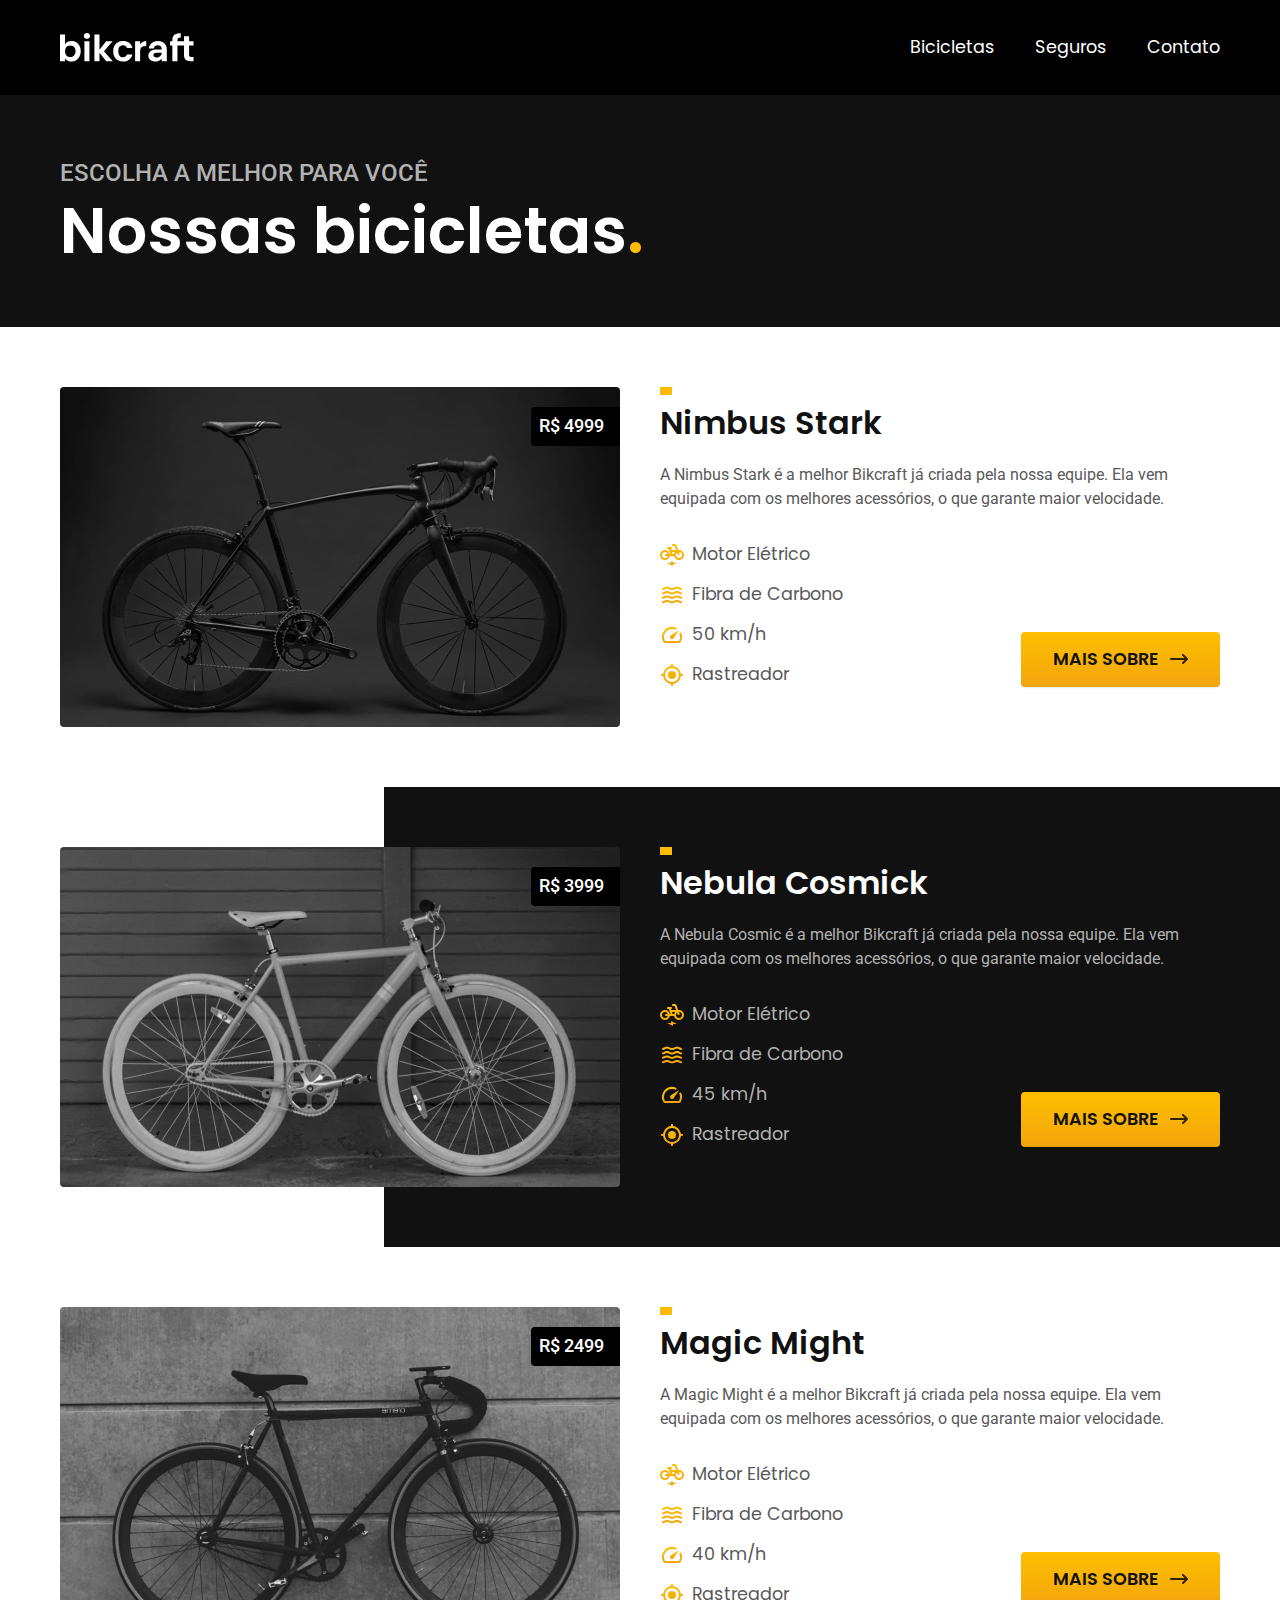
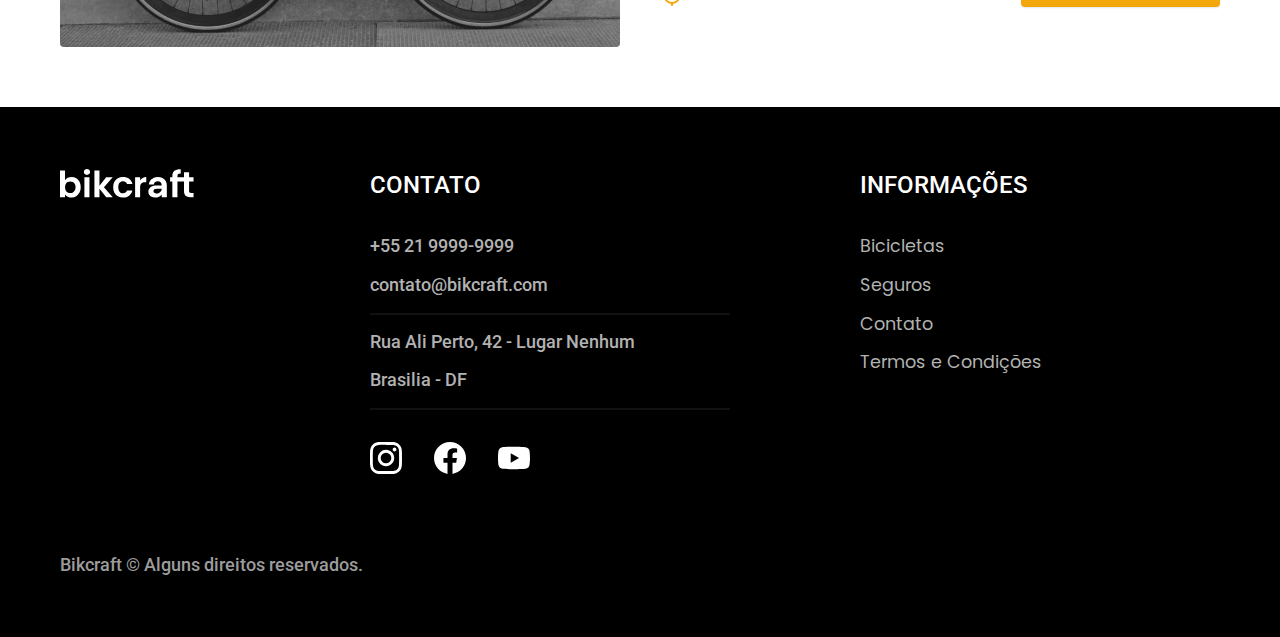
==== bicicletas.html @ b1e2cc0a "Criado pagina bicicletas." ====
<!DOCTYPE html>
<html lang="en">

<head>
  <meta charset="UTF-8">
  <meta name="viewport" content="width=device-width, initial-scale=1.0">

  <title>Bicicletas | Bikcraft</title>
  <meta name="description" content="Bicicletas da marca Bikcraft.">

  <!-- Favicon -->
  <link rel="shortcut icon" href="./favicon.svg" type="image/x-icon">

  <!-- CSS -->
  <link rel="stylesheet" href="./css/style.css">

  <!-- Fonts -->
  <link rel="preconnect" href="https://fonts.googleapis.com">
  <link rel="preconnect" href="https://fonts.gstatic.com" crossorigin>
  <link href="https://fonts.googleapis.com/css2?family=Merriweather:ital,wght@1,900&family=Poppins:wght@400;600&family=Roboto:wght@400;500&display=swap" rel="stylesheet">
</head>

<body id="bicicletas">
  <header class="header-bg">
    <div class="header container">
      <a href="./"><img src="./img/bikcraft.svg" alt="Bikcraft"></a>

      <nav aria-label="primaria">
        <ul class="header-menu cor-0">
          <li><a class="font-1-m" href="./bicicletas.html">Bicicletas</a></li>
          <li><a class="font-1-m" href="/">Seguros</a></li>
          <li><a class="font-1-m" href="/">Contato</a></li>
        </ul>
      </nav>

    </div>
  </header>
  <main>
    <div class="titulo-bg">
      <div class="titulo container">
        <p class="font-2-l-b cor-5">Escolha a melhor para você</p>
        <h1 class="font-1-xxl cor-0">Nossas bicicletas<span class="cor-p1">.</span></h1>
      </div>
    </div>

    <div class="bicicleta container">
      <div class="bicicleta-imagem">
        <img src="./img/bicicletas/nimbus.jpg" alt="Bicicleta preta">
        <span class="font-2-m cor-0">R$ 4999</span>
      </div>
      <div class="bicicleta-conteudo">
        <h2 class="font-1-xl">Nimbus Stark</h2>
        <p class="font-2-s cor-8">A Nimbus Stark é a melhor Bikcraft já criada pela nossa equipe. Ela vem equipada com os melhores acessórios, o que garante maior velocidade.</p>
        <ul class="font-1-m cor-8">
          <li>
            <img src="./img/icones/eletrica.svg" alt="">
            Motor Elétrico
          </li>
          <li>
            <img src="./img/icones/carbono.svg" alt="">
            Fibra de Carbono
          </li>
          <li>
            <img src="./img/icones/velocidade.svg" alt="">
            50 km/h
          </li>
          <li>
            <img src="./img/icones/rastreador.svg" alt="">
            Rastreador
          </li>
        </ul>
        <a class="botao seta" href="./bicicletas/nimbus.html">Mais sobre</a>
      </div>

    </div>

    <div class="bicicleta-bg">
      <div class="bicicleta container">
        <div class="bicicleta-imagem">
          <img src="./img/bicicletas/nebula.jpg" alt="Bicicleta branca">
          <span class="font-2-m cor-0">R$ 3999</span>
        </div>
        <div class="bicicleta-conteudo">
          <h2 class="font-1-xl cor-0">Nebula Cosmick</h2>
          <p class="font-2-s cor-5">A Nebula Cosmic é a melhor Bikcraft já criada pela nossa equipe. Ela vem equipada com os melhores acessórios, o que garante maior velocidade.</p>
          <ul class="font-1-m cor-5">
            <li>
              <img src="./img/icones/eletrica.svg" alt="">
              Motor Elétrico
            </li>
            <li>
              <img src="./img/icones/carbono.svg" alt="">
              Fibra de Carbono
            </li>
            <li>
              <img src="./img/icones/velocidade.svg" alt="">
              45 km/h
            </li>
            <li>
              <img src="./img/icones/rastreador.svg" alt="">
              Rastreador
            </li>
          </ul>
          <a class="botao seta" href="./bicicletas/nebula.html">Mais sobre</a>
        </div>

      </div>
    </div>


    <div class="bicicleta container">
      <div class="bicicleta-imagem">
        <img src="./img/bicicletas/magic.jpg" alt="Bicicleta preta com detalhe branco">
        <span class="font-2-m cor-0">R$ 2499</span>
      </div>
      <div class="bicicleta-conteudo">
        <h2 class="font-1-xl ">Magic Might</h2>
        <p class="font-2-s cor-8">A Magic Might é a melhor Bikcraft já criada pela nossa equipe. Ela vem equipada com os melhores acessórios, o que garante maior velocidade.</p>
        <ul class="font-1-m cor-8">
          <li>
            <img src="./img/icones/eletrica.svg" alt="">
            Motor Elétrico
          </li>
          <li>
            <img src="./img/icones/carbono.svg" alt="">
            Fibra de Carbono
          </li>
          <li>
            <img src="./img/icones/velocidade.svg" alt="">
            40 km/h
          </li>
          <li>
            <img src="./img/icones/rastreador.svg" alt="">
            Rastreador
          </li>
        </ul>
        <a class="botao seta" href="./bicicletas/magic.html">Mais sobre</a>
      </div>

    </div>

  </main>


  <footer class="footer-bg">
    <div class="footer container">
      <img src="./img/bikcraft.svg" alt="Bikcraft">
      <div class="footer-contato">
        <h2 class="font-2-l-b cor-0">Contato</h2>
        <ul class="font-2-m cor-5">
          <li><a href="tel:+552199999999">+55 21 9999-9999</a></li>
          <li><a href="mailto:contato@bikcraft.com">contato@bikcraft.com</a></li>
          <li>Rua Ali Perto, 42 - Lugar Nenhum</li>
          <li>Brasilia - DF</li>
        </ul>
        <div class="footer-redes">
          <a href="/">
            <img src="./img/redes/instagram.svg" alt="Instagram">
          </a>
          <a href="/">
            <img src="./img/redes/facebook.svg" alt="Facebook">
          </a>
          <a href="/">
            <img src="./img/redes/youtube.svg" alt="Youtube">
          </a>
        </div>
      </div>

      <div class="footer-informacao">
        <h2 class="font-2-l-b cor-0">Informações</h2>
        <ul class="font-1-m cor-5">
          <li><a href="./bicicletas.html">Bicicletas</a></li>
          <li><a href="/">Seguros</a></li>
          <li><a href="/">Contato</a></li>
          <li><a href="./termos.html">Termos e Condições</a></li>
        </ul>
      </div>
      <p class="footer-copy font-2-m cor-6">Bikcraft © Alguns direitos reservados.</p>
    </div>
  </footer>
</body>

</html>
---- css/style.css ----
@import "./global/global.css";

/* Ultilitades */
@import "./ultilidades/cores.css";
@import "./ultilidades/tipografia.css";
@import "./ultilidades/componentes.css";

@import "./global/header.css";
@import "./global/footer.css";

/* Home */

@import "./home/introducao.css";
@import "./home/tecnologia.css";
@import "./home/parceiros.css";
@import "./home/depoimento.css";

/* Seguros */
@import "./seguros/seguros.css";

/* Bicicletas */

@import "./bicicletas/bicicletas-lista.css";
@import "./bicicletas/bicicletas.css";

/* Termos */
@import "./termos/termos.css";
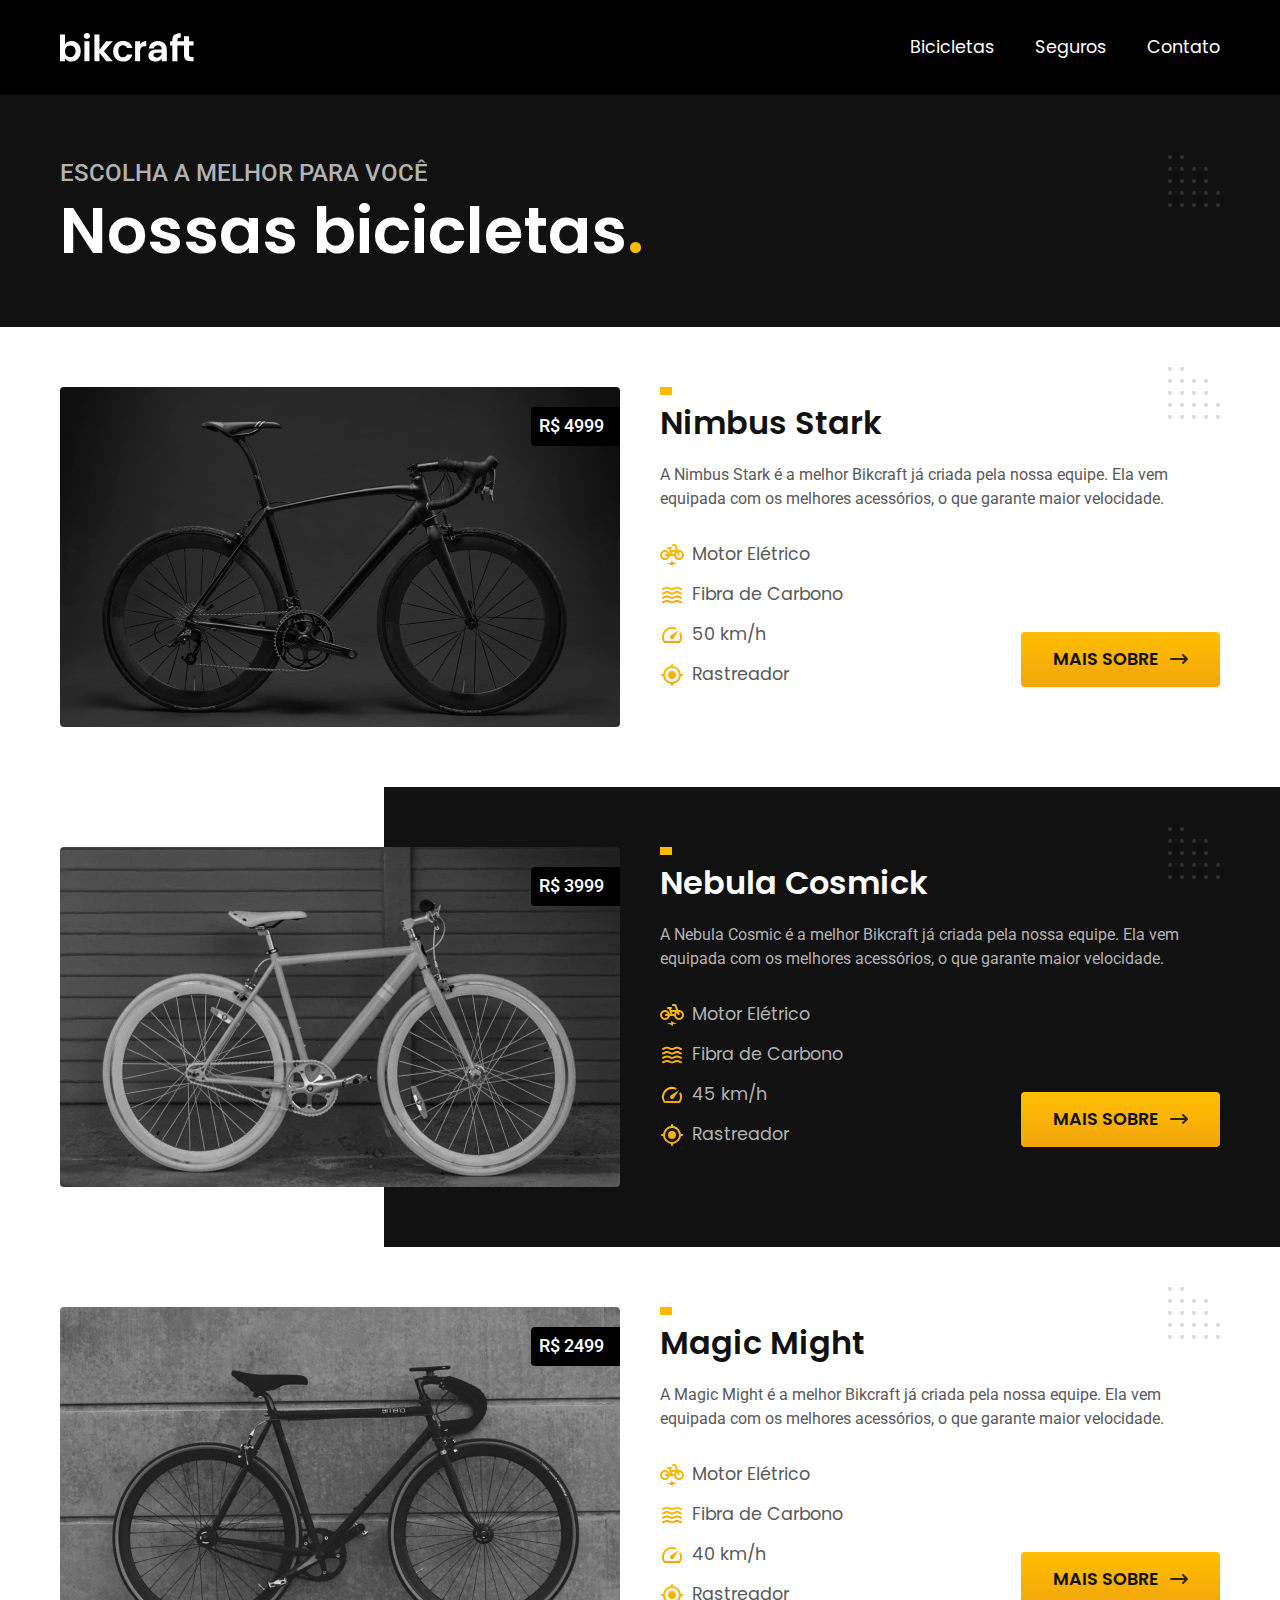
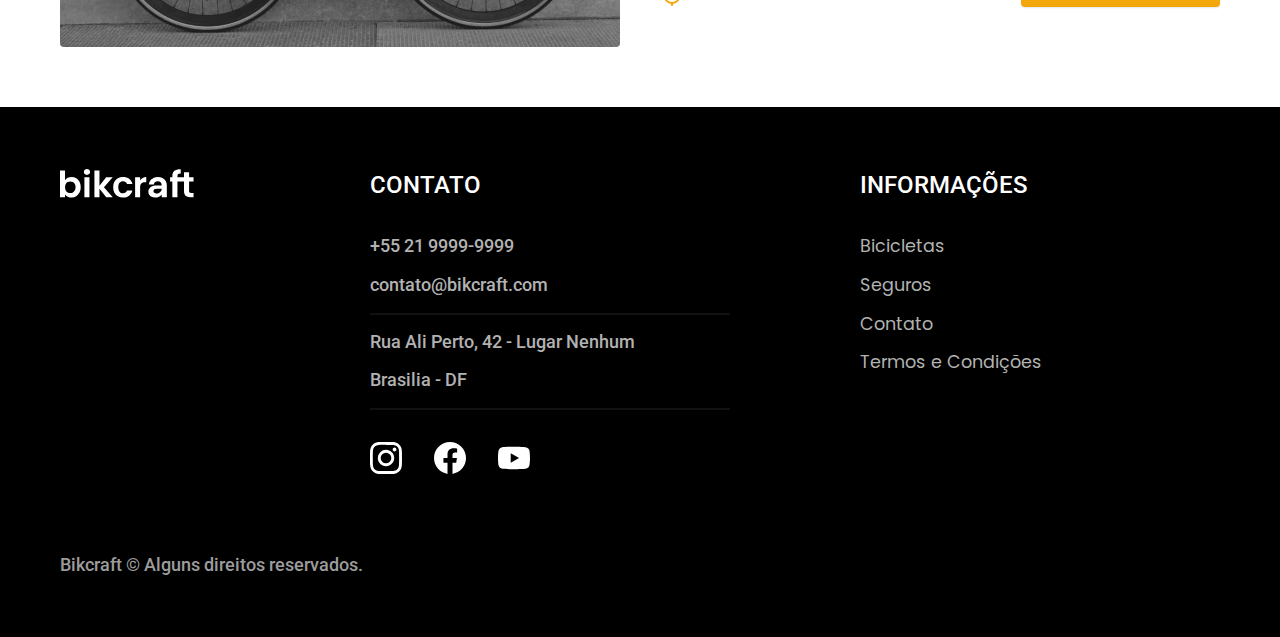
==== commit 398ed091: "Atualizado navegação e Otimizado imagens." ====
--- a/bicicletas.html
+++ b/bicicletas.html
@@ -12,6 +12,7 @@
   <link rel="shortcut icon" href="./favicon.svg" type="image/x-icon">
 
   <!-- CSS -->
+  <link rel="preload" href="./css/style.css" as="style">
   <link rel="stylesheet" href="./css/style.css">
 
   <!-- Fonts -->
@@ -23,13 +24,13 @@
 <body id="bicicletas">
   <header class="header-bg">
     <div class="header container">
-      <a href="./"><img src="./img/bikcraft.svg" alt="Bikcraft"></a>
+      <a href="./index.html"><img src="./img/bikcraft.svg" width="136" height="32" alt="Bikcraft"></a>
 
       <nav aria-label="primaria">
         <ul class="header-menu cor-0">
           <li><a class="font-1-m" href="./bicicletas.html">Bicicletas</a></li>
-          <li><a class="font-1-m" href="/">Seguros</a></li>
-          <li><a class="font-1-m" href="/">Contato</a></li>
+          <li><a class="font-1-m" href="./seguros.html">Seguros</a></li>
+          <li><a class="font-1-m" href="./contato.html">Contato</a></li>
         </ul>
       </nav>
 
@@ -43,29 +44,29 @@
       </div>
     </div>
 
-    <div class="bicicleta container">
-      <div class="bicicleta-imagem">
-        <img src="./img/bicicletas/nimbus.jpg" alt="Bicicleta preta">
+    <div class="bicicletas container">
+      <div class="bicicletas-imagem">
+        <img src="./img/bicicletas/nimbus.jpg" width="1120" height="680" alt="Bicicleta preta">
         <span class="font-2-m cor-0">R$ 4999</span>
       </div>
-      <div class="bicicleta-conteudo">
+      <div class="bicicletas-conteudo">
         <h2 class="font-1-xl">Nimbus Stark</h2>
         <p class="font-2-s cor-8">A Nimbus Stark é a melhor Bikcraft já criada pela nossa equipe. Ela vem equipada com os melhores acessórios, o que garante maior velocidade.</p>
         <ul class="font-1-m cor-8">
           <li>
-            <img src="./img/icones/eletrica.svg" alt="">
+            <img src="./img/icones/eletrica.svg" width="32" height="32" alt="">
             Motor Elétrico
           </li>
           <li>
-            <img src="./img/icones/carbono.svg" alt="">
+            <img src="./img/icones/carbono.svg" width="32" height="32" alt="">
             Fibra de Carbono
           </li>
           <li>
-            <img src="./img/icones/velocidade.svg" alt="">
+            <img src="./img/icones/velocidade.svg" width="32" height="32" alt="">
             50 km/h
           </li>
           <li>
-            <img src="./img/icones/rastreador.svg" alt="">
+            <img src="./img/icones/rastreador.svg" width="32" height="32" alt="">
             Rastreador
           </li>
         </ul>
@@ -74,30 +75,30 @@
 
     </div>
 
-    <div class="bicicleta-bg">
-      <div class="bicicleta container">
-        <div class="bicicleta-imagem">
-          <img src="./img/bicicletas/nebula.jpg" alt="Bicicleta branca">
+    <div class="bicicletas-bg">
+      <div class="bicicletas container">
+        <div class="bicicletas-imagem">
+          <img src="./img/bicicletas/nebula.jpg" width="1120" height="680" alt="Bicicleta branca">
           <span class="font-2-m cor-0">R$ 3999</span>
         </div>
-        <div class="bicicleta-conteudo">
+        <div class="bicicletas-conteudo">
           <h2 class="font-1-xl cor-0">Nebula Cosmick</h2>
           <p class="font-2-s cor-5">A Nebula Cosmic é a melhor Bikcraft já criada pela nossa equipe. Ela vem equipada com os melhores acessórios, o que garante maior velocidade.</p>
           <ul class="font-1-m cor-5">
             <li>
-              <img src="./img/icones/eletrica.svg" alt="">
+              <img src="./img/icones/eletrica.svg" width="32" height="32" alt="">
               Motor Elétrico
             </li>
             <li>
-              <img src="./img/icones/carbono.svg" alt="">
+              <img src="./img/icones/carbono.svg" width="32" height="32" alt="">
               Fibra de Carbono
             </li>
             <li>
-              <img src="./img/icones/velocidade.svg" alt="">
+              <img src="./img/icones/velocidade.svg" width="32" height="32" alt="">
               45 km/h
             </li>
             <li>
-              <img src="./img/icones/rastreador.svg" alt="">
+              <img src="./img/icones/rastreador.svg" width="32" height="32" alt="">
               Rastreador
             </li>
           </ul>
@@ -108,29 +109,29 @@
     </div>
 
 
-    <div class="bicicleta container">
-      <div class="bicicleta-imagem">
-        <img src="./img/bicicletas/magic.jpg" alt="Bicicleta preta com detalhe branco">
+    <div class="bicicletas container">
+      <div class="bicicletas-imagem">
+        <img src="./img/bicicletas/magic.jpg" width="1120" height="680" alt="Bicicleta preta com detalhe branco">
         <span class="font-2-m cor-0">R$ 2499</span>
       </div>
-      <div class="bicicleta-conteudo">
+      <div class="bicicletas-conteudo">
         <h2 class="font-1-xl ">Magic Might</h2>
         <p class="font-2-s cor-8">A Magic Might é a melhor Bikcraft já criada pela nossa equipe. Ela vem equipada com os melhores acessórios, o que garante maior velocidade.</p>
         <ul class="font-1-m cor-8">
           <li>
-            <img src="./img/icones/eletrica.svg" alt="">
+            <img src="./img/icones/eletrica.svg" width="32" height="32" alt="">
             Motor Elétrico
           </li>
           <li>
-            <img src="./img/icones/carbono.svg" alt="">
+            <img src="./img/icones/carbono.svg" width="32" height="32" alt="">
             Fibra de Carbono
           </li>
           <li>
-            <img src="./img/icones/velocidade.svg" alt="">
+            <img src="./img/icones/velocidade.svg" width="32" height="32" alt="">
             40 km/h
           </li>
           <li>
-            <img src="./img/icones/rastreador.svg" alt="">
+            <img src="./img/icones/rastreador.svg" width="32" height="32" alt="">
             Rastreador
           </li>
         </ul>
@@ -144,7 +145,7 @@
 
   <footer class="footer-bg">
     <div class="footer container">
-      <img src="./img/bikcraft.svg" alt="Bikcraft">
+      <img src="./img/bikcraft.svg" width="136" height="32" alt="Bikcraft">
       <div class="footer-contato">
         <h2 class="font-2-l-b cor-0">Contato</h2>
         <ul class="font-2-m cor-5">
@@ -170,8 +171,8 @@
         <h2 class="font-2-l-b cor-0">Informações</h2>
         <ul class="font-1-m cor-5">
           <li><a href="./bicicletas.html">Bicicletas</a></li>
-          <li><a href="/">Seguros</a></li>
-          <li><a href="/">Contato</a></li>
+          <li><a href="./seguros.html">Seguros</a></li>
+          <li><a href="./contato.html">Contato</a></li>
           <li><a href="./termos.html">Termos e Condições</a></li>
         </ul>
       </div>
--- a/css/style.css
+++ b/css/style.css
@@ -4,6 +4,7 @@
 @import "./ultilidades/cores.css";
 @import "./ultilidades/tipografia.css";
 @import "./ultilidades/componentes.css";
+@import "./ultilidades/formulario.css";
 
 @import "./global/header.css";
 @import "./global/footer.css";
@@ -17,11 +18,24 @@
 
 /* Seguros */
 @import "./seguros/seguros.css";
+@import "./seguros/vantagens.css";
+@import "./seguros/perguntas.css";
 
 /* Bicicletas */
 
 @import "./bicicletas/bicicletas-lista.css";
 @import "./bicicletas/bicicletas.css";
+@import "./bicicletas/bicicleta.css";
+@import "./bicicletas/seguro.css";
 
 /* Termos */
 @import "./termos/termos.css";
+
+/* Contato */
+
+@import "./contato/contato.css";
+@import "./contato/lojas.css";
+
+/* Orçamento */
+
+@import "./orcamento/orcamento.css";
--- a/css/style.css
+++ b/css/style.css
@@ -4,6 +4,7 @@
 @import "./ultilidades/cores.css";
 @import "./ultilidades/tipografia.css";
 @import "./ultilidades/componentes.css";
+@import "./ultilidades/formulario.css";
 
 @import "./global/header.css";
 @import "./global/footer.css";
@@ -17,11 +18,24 @@
 
 /* Seguros */
 @import "./seguros/seguros.css";
+@import "./seguros/vantagens.css";
+@import "./seguros/perguntas.css";
 
 /* Bicicletas */
 
 @import "./bicicletas/bicicletas-lista.css";
 @import "./bicicletas/bicicletas.css";
+@import "./bicicletas/bicicleta.css";
+@import "./bicicletas/seguro.css";
 
 /* Termos */
 @import "./termos/termos.css";
+
+/* Contato */
+
+@import "./contato/contato.css";
+@import "./contato/lojas.css";
+
+/* Orçamento */
+
+@import "./orcamento/orcamento.css";
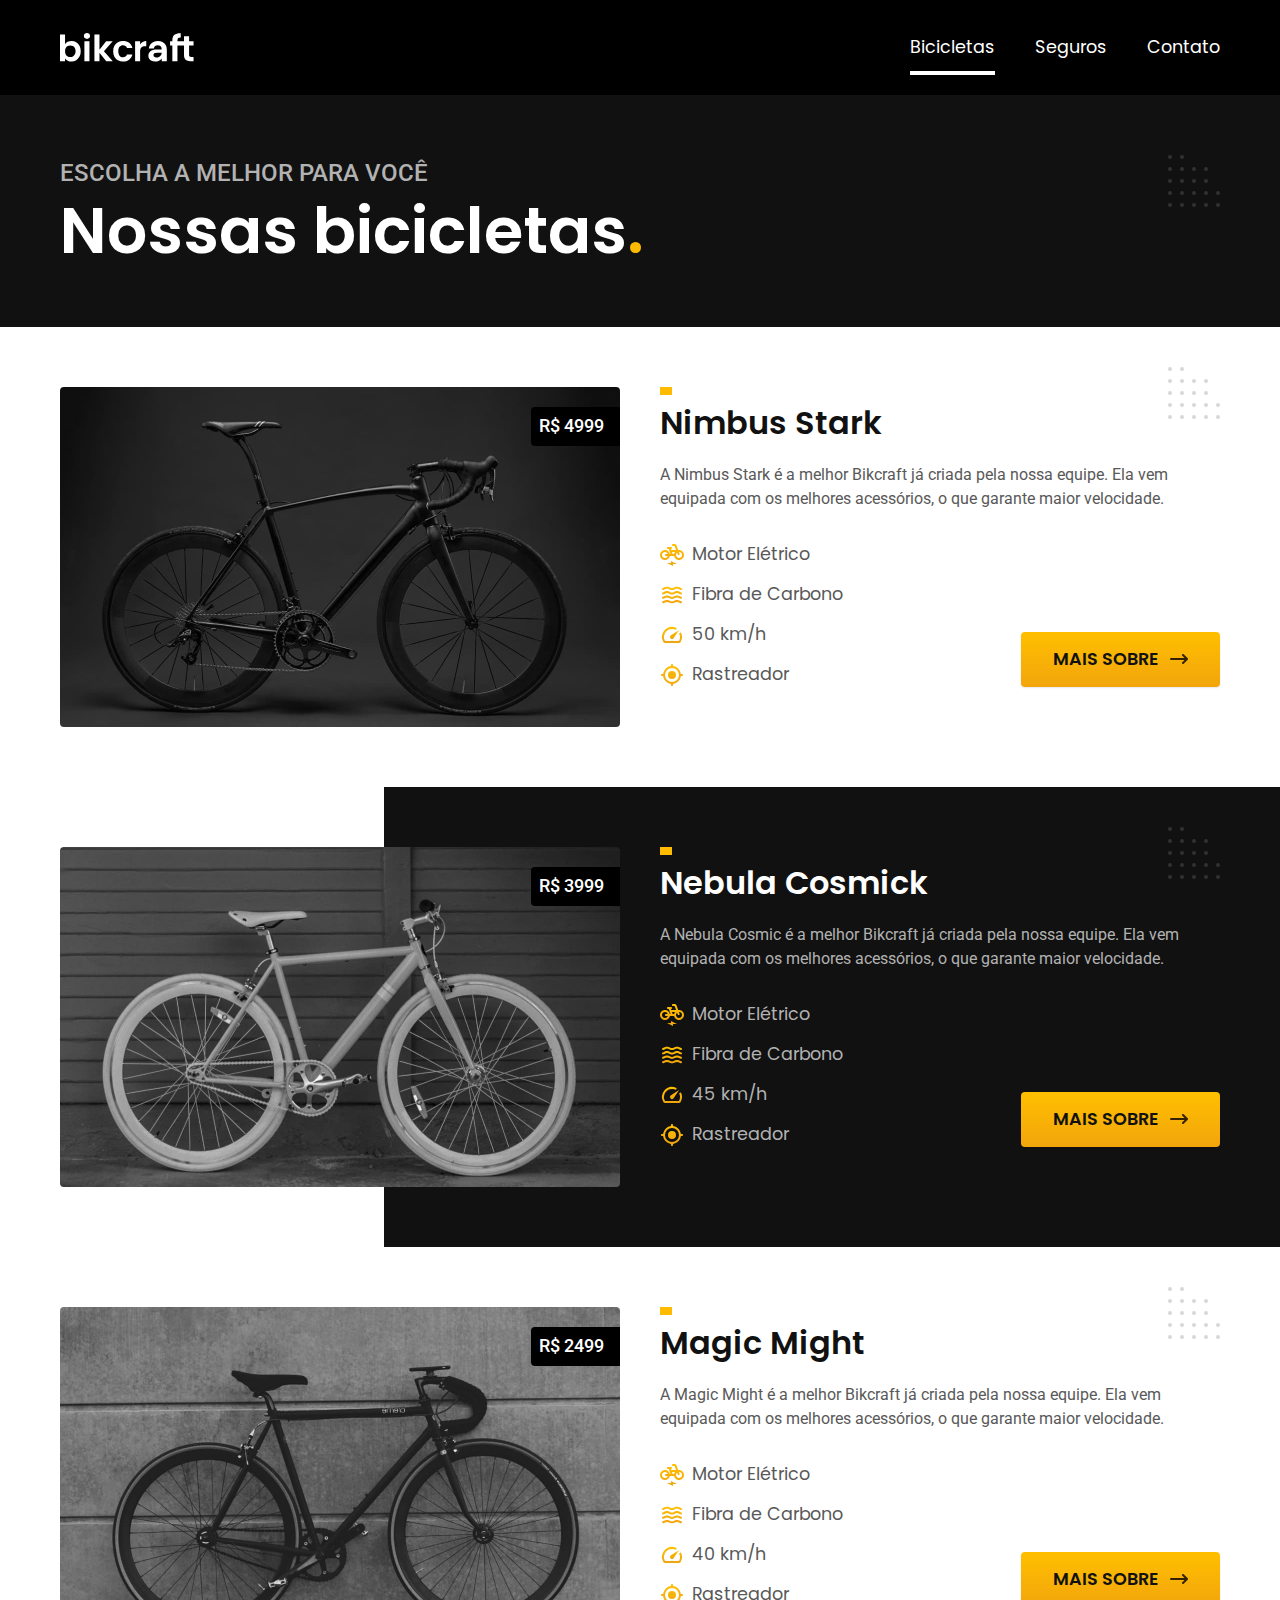
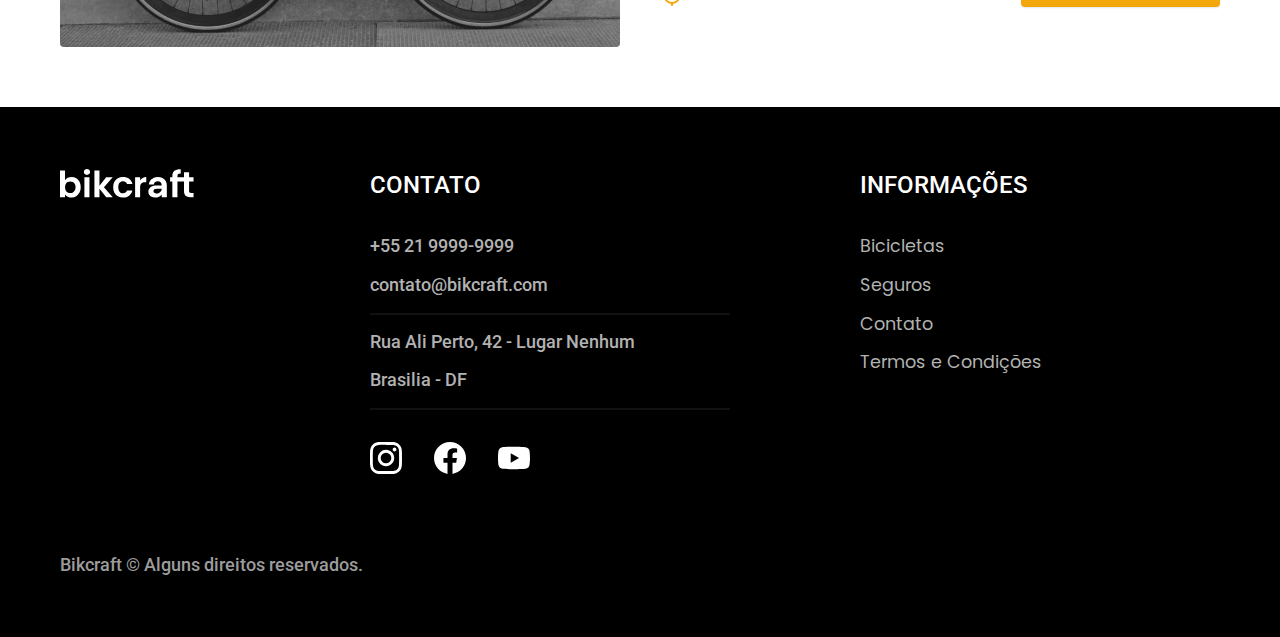
==== commit 3c59dbea: "Adicionado funcionalidades javaScrpt em algumas paginas." ====
--- a/bicicletas.html
+++ b/bicicletas.html
@@ -19,6 +19,7 @@
   <link rel="preconnect" href="https://fonts.googleapis.com">
   <link rel="preconnect" href="https://fonts.gstatic.com" crossorigin>
   <link href="https://fonts.googleapis.com/css2?family=Merriweather:ital,wght@1,900&family=Poppins:wght@400;600&family=Roboto:wght@400;500&display=swap" rel="stylesheet">
+  <script>document.documentElement.classList.add('js')</script>
 </head>
 
 <body id="bicicletas">
@@ -156,13 +157,13 @@
         </ul>
         <div class="footer-redes">
           <a href="/">
-            <img src="./img/redes/instagram.svg" alt="Instagram">
+            <img src="./img/redes/instagram.svg" width="32" height="32" alt="Instagram">
           </a>
           <a href="/">
-            <img src="./img/redes/facebook.svg" alt="Facebook">
+            <img src="./img/redes/facebook.svg" width="32" height="32" alt="Facebook">
           </a>
           <a href="/">
-            <img src="./img/redes/youtube.svg" alt="Youtube">
+            <img src="./img/redes/youtube.svg" width="32" height="32" alt="Youtube">
           </a>
         </div>
       </div>
@@ -179,6 +180,7 @@
       <p class="footer-copy font-2-m cor-6">Bikcraft © Alguns direitos reservados.</p>
     </div>
   </footer>
+  <script src="./js/script.js"></script>
 </body>
 
 </html>--- a/css/style.css
+++ b/css/style.css
@@ -5,6 +5,7 @@
 @import "./ultilidades/tipografia.css";
 @import "./ultilidades/componentes.css";
 @import "./ultilidades/formulario.css";
+@import "./ultilidades/animacao.css";
 
 @import "./global/header.css";
 @import "./global/footer.css";
--- a/css/style.css
+++ b/css/style.css
@@ -5,6 +5,7 @@
 @import "./ultilidades/tipografia.css";
 @import "./ultilidades/componentes.css";
 @import "./ultilidades/formulario.css";
+@import "./ultilidades/animacao.css";
 
 @import "./global/header.css";
 @import "./global/footer.css";
